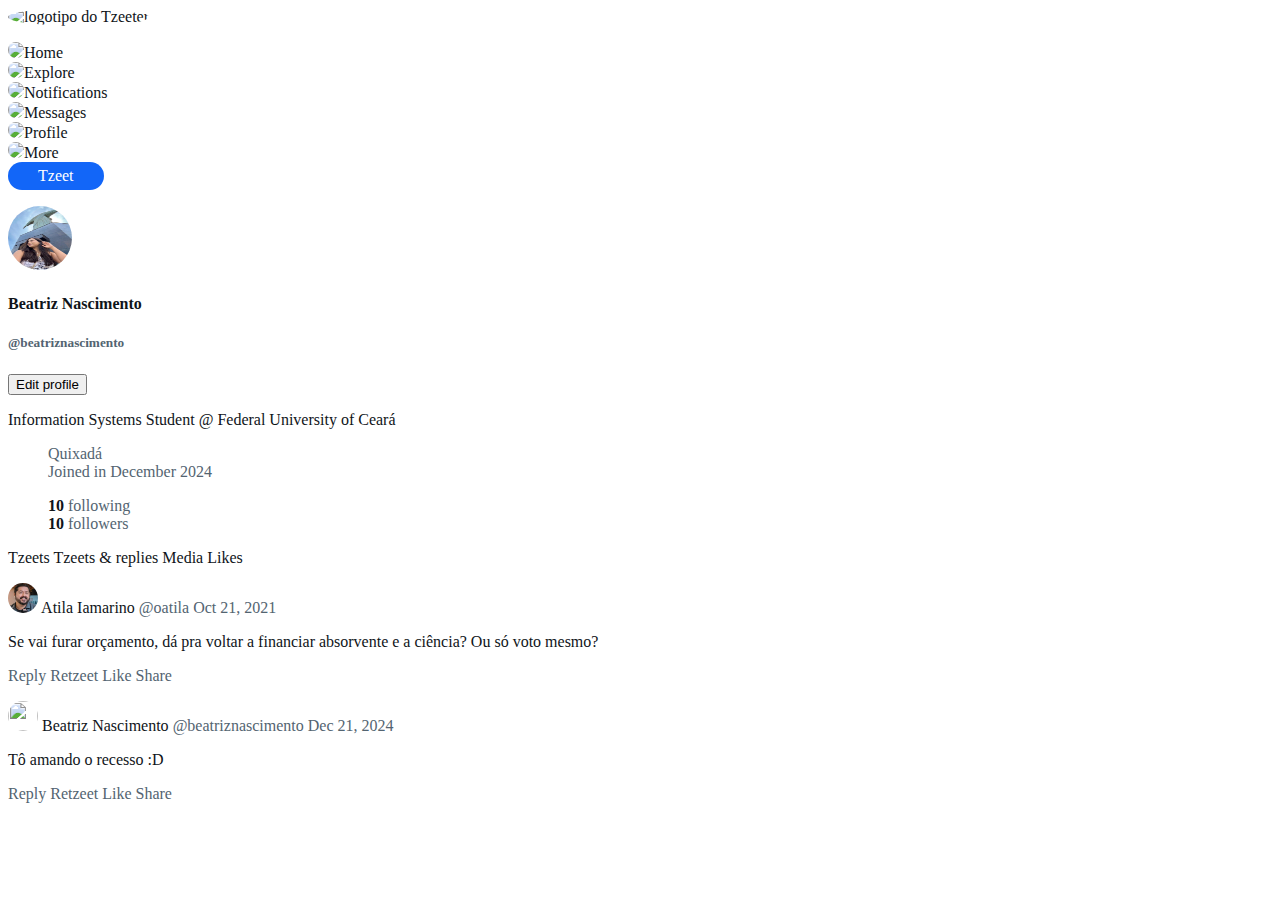
==== LE03/index.html @ aad5747d "LE03 - tornando minimamente responsivo" ====
<!DOCTYPE html>
<html lang="en">
<head>
    <meta charset="UTF-8">
    <meta name="viewport" content="width=device-width, initial-scale=1.0">
    <title>Tzeeter</title>
    <link rel="stylesheet" href="css/style.css">
</head>

<body>

  <div class="container">
    <img src="/img/tiziu.png" alt="logotipo do Tzeeter">
    <ul class="navegacao">
        <li><a href="/"><img src="/img/house-door.svg">Home</a></li>
        <li><a href="/"><img src="/img/hash.svg">Explore</a></li>
        <li><a href="/"><img src="/img/bell.svg">Notifications</a></li>
        <li><a href="/"><img src="/img/envelope.svg">Messages</a></li>
        <li><a href="/"><img src="/img/person-fill.svg">Profile</a></li>
        <li><a href="/"><img src="/img/three-dots.svg">More</a></li>
        <button id="b_tzeet">Tzeet</button>
    </ul>  
  </div>
  <div class="container">
    <img src="img/profile.jpg" alt="Beatriz Nascimento"  width="64" height="64">
    
    <h4>Beatriz Nascimento</h4>
    <h5>@beatriznascimento</h5>

    <button>Edit profile</button> 
    <p class="bio">Information Systems Student @ Federal University of Ceará</p>

    <ul class="infos">
        <li>
            <a href="/">Quixadá</a>
        </li>
        <li>
            <a href="/">Joined in December 2024</a>
        </li>
    </ul>

    <ul class="estatisticas">
        <li>
            <a href="/"><span>10</span> following</a></li>
        <li>
            <a href="/"><span>10</span> followers</a>
        </li>
    </ul>

    
    <div class="pub">
        <a href="/">Tzeets</a>
        <a href="/">Tzeets & replies</a>
        <a href="/">Media</a>
        <a href="/">Likes</a> 
    </div>

    <article>
        <p class="user">
          <img src="[data-uri]" 
          width="30" height="30"> 
          Atila Iamarino <span>@oatila</span><span> Oct 21, 2021</span> 
        </p>
        <p id="tzeet">
          Se vai furar orçamento, dá pra voltar a 
          financiar absorvente e a ciência? Ou só voto mesmo?
        </p>

        <div class="acoes">
          <a class="reply" href="/">Reply</a>
          <a class="retzeet" href="/">Retzeet</a>
          <a class="like" href="/">Like</a>
          <a class="share" href="/">Share</a>
        </div>

      </article>
      
      <article>
        <p class="user">
          <img src="/img/profile.jpg" width="30" height="30"> 
          Beatriz Nascimento <span>@beatriznascimento</span><span> Dec 21, 2024</span> 
        </p>
        
        <p id="tzeet">
          Tô amando o recesso :D
        </p>

        <div class="acoes">
            <a class="reply" href="/">Reply</a>
            <a class="retzeet" href="/">Retzeet</a>
            <a class="like" href="/">Like</a>
            <a class="share" href="/">Share</a>
        </div>
  
      </article>
      </div>
      


</body>
</html>
---- LE03/css/style.css ----
body {
    background-color: white;
    color:  rgb(15, 20, 25);
}

h4 {
    color: rgb(15, 20, 25);
}

h5 {
    color: rgb(83, 100, 113);
}

ul {
    list-style: none;
}

a {
    color: rgb(15, 20, 25);
    text-decoration: none;
}

img {
    border-radius: 50%;
}

article span {
    color: rgb(83, 100, 113);
}

.bio {
    color: rgb(15, 20, 25);
}

.infos a {
    color: rgb(83, 100, 113);
}
.navegacao li a:hover,
.pub a:hover {
    background-color: rgba(15, 25, 20, 0.1);
    border-radius: 10px;
}

.estatisticas:hover {
    text-decoration: underline;
}

.estatisticas a {   
    color: rgb(83, 100, 113);
    font-weight: normal;    
}

.estatisticas span {
    color: rgb(15, 20, 25);
    font-weight: bold;
}

.acoes a {
    color: rgb(83, 100, 113);
    border-radius: 10px;
}

.acoes .reply:hover, 
.acoes .share:hover {
    background-color: rgba(29, 155, 240, 0.1);
    color:   rgba(29, 155, 240, 1);
}

.acoes .retzeet:hover {
    background-color: rgba(0, 186, 124, 0.1);
    color:  rgba(0, 186, 124, 1);
}

.acoes .like:hover {
    background-color: rgba(249, 24, 128, 0.1);
    color:  rgba(249, 24, 128, 1);
}

.user {
    color: rgb(15, 20, 25);
}

#tzeet {
    color: rgb(15, 20, 25);
}

#tzeet:hover {
    background: rgb(0, 0, 0, 0.03);
}

.navegacao {
    padding: 0px;
}

#b_tzeet {
    all: unset;
    background-color: #1266F8;
    color: white;
    border-radius: 50px;
    padding: 5px 30px;
}
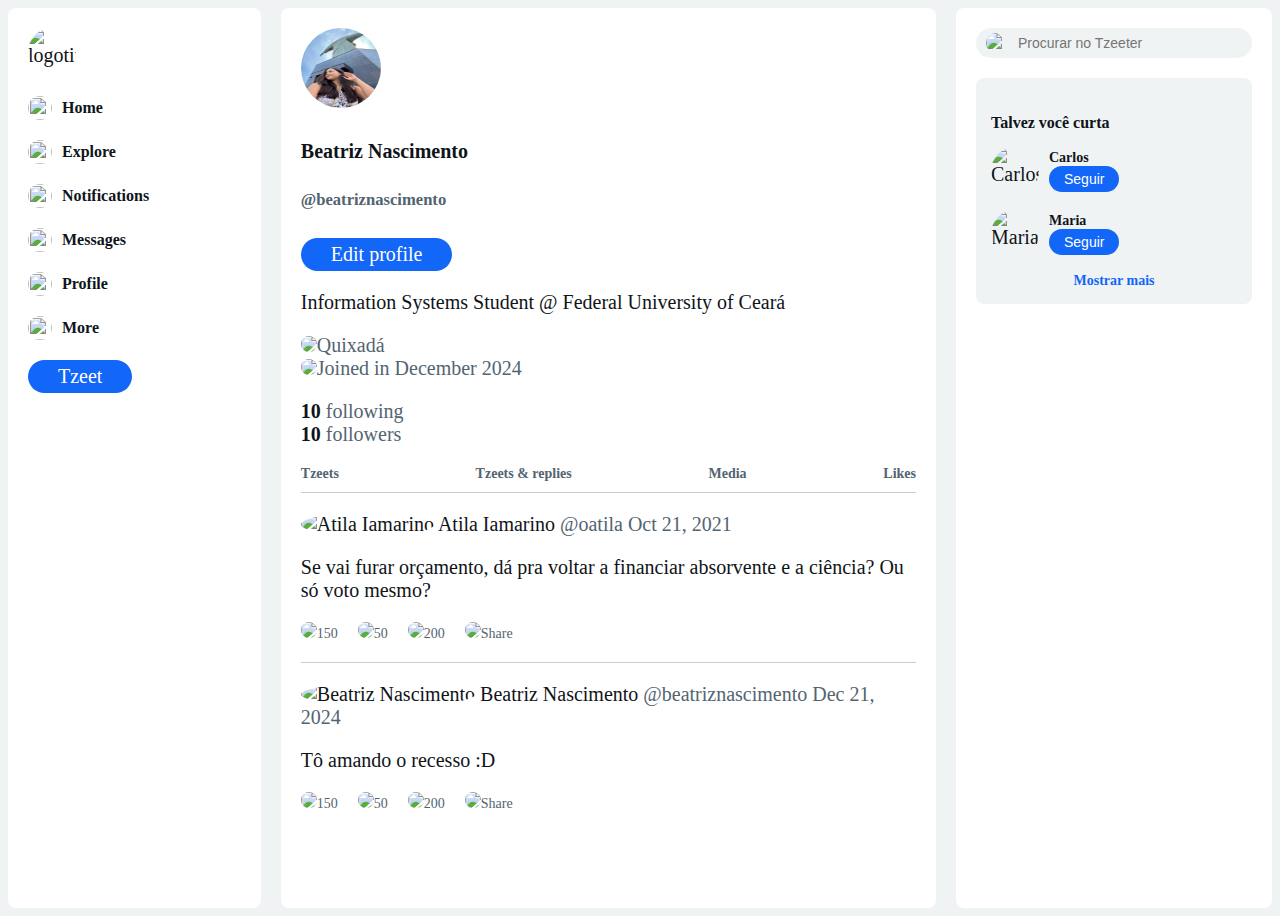
==== commit 4cf35db8: "LE03 - tornando minimamente responsivo" ====
--- a/LE03/index.html
+++ b/LE03/index.html
@@ -1,101 +1,115 @@
 <!DOCTYPE html>
-<html lang="en">
+<html lang="pt-BR">
 <head>
     <meta charset="UTF-8">
     <meta name="viewport" content="width=device-width, initial-scale=1.0">
     <title>Tzeeter</title>
     <link rel="stylesheet" href="css/style.css">
 </head>
-
 <body>
-
-  <div class="container">
-    <img src="/img/tiziu.png" alt="logotipo do Tzeeter">
-    <ul class="navegacao">
-        <li><a href="/"><img src="/img/house-door.svg">Home</a></li>
-        <li><a href="/"><img src="/img/hash.svg">Explore</a></li>
-        <li><a href="/"><img src="/img/bell.svg">Notifications</a></li>
-        <li><a href="/"><img src="/img/envelope.svg">Messages</a></li>
-        <li><a href="/"><img src="/img/person-fill.svg">Profile</a></li>
-        <li><a href="/"><img src="/img/three-dots.svg">More</a></li>
-        <button id="b_tzeet">Tzeet</button>
-    </ul>  
-  </div>
-  <div class="container">
-    <img src="img/profile.jpg" alt="Beatriz Nascimento"  width="64" height="64">
-    
-    <h4>Beatriz Nascimento</h4>
-    <h5>@beatriznascimento</h5>
-
-    <button>Edit profile</button> 
-    <p class="bio">Information Systems Student @ Federal University of Ceará</p>
-
-    <ul class="infos">
-        <li>
-            <a href="/">Quixadá</a>
-        </li>
-        <li>
-            <a href="/">Joined in December 2024</a>
-        </li>
-    </ul>
-
-    <ul class="estatisticas">
-        <li>
-            <a href="/"><span>10</span> following</a></li>
-        <li>
-            <a href="/"><span>10</span> followers</a>
-        </li>
-    </ul>
-
-    
-    <div class="pub">
-        <a href="/">Tzeets</a>
-        <a href="/">Tzeets & replies</a>
-        <a href="/">Media</a>
-        <a href="/">Likes</a> 
-    </div>
-
-    <article>
-        <p class="user">
-          <img src="[data-uri]" 
-          width="30" height="30"> 
-          Atila Iamarino <span>@oatila</span><span> Oct 21, 2021</span> 
-        </p>
-        <p id="tzeet">
-          Se vai furar orçamento, dá pra voltar a 
-          financiar absorvente e a ciência? Ou só voto mesmo?
-        </p>
-
-        <div class="acoes">
-          <a class="reply" href="/">Reply</a>
-          <a class="retzeet" href="/">Retzeet</a>
-          <a class="like" href="/">Like</a>
-          <a class="share" href="/">Share</a>
+    <div class="layout">
+      
+        <!-- Barra lateral -->
+        <div class="barra-lateral">
+            <img src="/img/tiziu.png" alt="logotipo do Tzeeter" class="logo">
+            <ul class="navegacao">
+                <li><a href="/"><img src="/img/house-door.svg">Home</a></li>
+                <li><a href="/"><img src="/img/hash.svg">Explore</a></li>
+                <li><a href="/"><img src="/img/bell.svg">Notifications</a></li>
+                <li><a href="/"><img src="/img/envelope.svg">Messages</a></li>
+                <li><a href="/"><img src="/img/person-fill.svg">Profile</a></li>
+                <li><a href="/"><img src="/img/three-dots.svg">More</a></li>
+                <button id="b_tzeet">Tzeet</button>
+            </ul>
         </div>
 
-      </article>
-      
-      <article>
-        <p class="user">
-          <img src="/img/profile.jpg" width="30" height="30"> 
-          Beatriz Nascimento <span>@beatriznascimento</span><span> Dec 21, 2024</span> 
-        </p>
+        <!-- Conteúdo principal -->
+        <div class="conteudo-principal">
+            <header class="cabecalho-perfil">
+                <img src="img/profile.jpg" alt="Beatriz Nascimento" class="imagem-perfil" width="80" height="80">
+                <div>
+                    <h4>Beatriz Nascimento</h4>
+                    <h5>@beatriznascimento</h5>
+                    <button id="b_tzeet">Edit profile</button>
+                </div>
+            </header>
+
+            <p class="bio">Information Systems Student @ Federal University of Ceará</p>
+            <ul class="infos">
+                <li><a href="/"><img src="/img/geo-alt.svg">Quixadá</a></li>
+                <li><a href="/"><img src="/img/calendar3.svg">Joined in December 2024</a></li>
+            </ul>
+            <ul class="estatisticas">
+                <li><a href="/"><span>10</span> following</a></li>
+                <li><a href="/"><span>10</span> followers</a></li>
+            </ul>
+
+            <div class="pub">
+                <a href="/">Tzeets</a>
+                <a href="/">Tzeets & replies</a>
+                <a href="/">Media</a>
+                <a href="/">Likes</a>
+            </div>
+
+            <article class="tzeet">
+                <p class="user">
+                    <img src="https://pcdob.org.br/wp-content/uploads/2021/06/Atila_Iamarino.jpg" alt="Atila Iamarino" width="30" height="30"> 
+                    Atila Iamarino <span>@oatila</span> <span>Oct 21, 2021</span>
+                </p>
+                <p id="tzeet">Se vai furar orçamento, dá pra voltar a financiar absorvente e a ciência? Ou só voto mesmo?</p>
+                <div class="acoes">
+                    <a class="reply" href="/"><img src="/img/chat.svg">150</a>
+                    <a class="retzeet" href="/"><img src="/img/arrow-repeat.svg">50</a>
+                    <a class="like" href="/"><img src="/img/heart.svg">200</a>
+                    <a class="share" href="/"><img src="/img/upload.svg">Share</a>
+                </div>
+            </article>
+
+            <hr class="separador">
+
+            <article class="tzeet">
+                <p class="user">
+                    <img src="/img/profile.jpg" alt="Beatriz Nascimento" width="30" height="30"> 
+                    Beatriz Nascimento <span>@beatriznascimento</span> <span>Dec 21, 2024</span>
+                </p>
+                <p id="tzeet">Tô amando o recesso :D</p>
+                <div class="acoes">
+                    <a class="reply" href="/"><img src="/img/chat.svg">150</a>
+                    <a class="retzeet" href="/"><img src="/img/arrow-repeat.svg">50</a>
+                    <a class="like" href="/"><img src="/img/heart.svg">200</a>
+                    <a class="share" href="/"><img src="/img/upload.svg">Share</a>
+                </div>
+            </article>
+        </div>
+
+        <!-- Coluna da direita -->
+        <div class="coluna-direita">
+         
+            <div class="caixa-pesquisa">
+                <img src="/img/search.svg" alt="Buscar" width="20">
+                <input type="text" placeholder="Procurar no Tzeeter">
+            </div>
+
         
-        <p id="tzeet">
-          Tô amando o recesso :D
-        </p>
-
-        <div class="acoes">
-            <a class="reply" href="/">Reply</a>
-            <a class="retzeet" href="/">Retzeet</a>
-            <a class="like" href="/">Like</a>
-            <a class="share" href="/">Share</a>
+            <div class="sugestoes">
+                <h4>Talvez você curta</h4>
+                <div class="sugestao">
+                    <img src="https://cdn-icons-png.flaticon.com/512/2919/2919906.png" alt="Carlos" width="48" height="48">
+                    <div>
+                        <p><a href="#">Carlos</a></p>
+                        <button>Seguir</button>
+                    </div>
+                </div>
+                <div class="sugestao">
+                    <img src="https://cdn-icons-png.flaticon.com/512/2920/2920072.png" alt="Maria" width="48" height="48">
+                    <div>
+                        <p><a href="#">Maria</a></p>
+                        <button>Seguir</button>
+                    </div>
+                </div>
+                <a href="/" class="mostrar-mais">Mostrar mais</a>
+            </div>
         </div>
-  
-      </article>
-      </div>
-      
-
-
+    </div>
 </body>
-</html>+</html>
--- a/LE03/css/style.css
+++ b/LE03/css/style.css
@@ -1,6 +1,7 @@
 body {
-    background-color: white;
-    color:  rgb(15, 20, 25);
+    background-color: rgb(239, 243, 244); 
+    color: rgb(15, 20, 25);
+    font-size: 20px;
 }
 
 h4 {
@@ -35,6 +36,7 @@
 .infos a {
     color: rgb(83, 100, 113);
 }
+
 .navegacao li a:hover,
 .pub a:hover {
     background-color: rgba(15, 25, 20, 0.1);
@@ -45,9 +47,9 @@
     text-decoration: underline;
 }
 
-.estatisticas a {   
-    color: rgb(83, 100, 113);
-    font-weight: normal;    
+.estatisticas a {
+    color: rgb(83, 100, 113);
+    font-weight: normal;
 }
 
 .estatisticas span {
@@ -55,25 +57,29 @@
     font-weight: bold;
 }
 
+.estatisticas, .infos {
+    padding: 0px;
+}
+
 .acoes a {
     color: rgb(83, 100, 113);
     border-radius: 10px;
 }
 
-.acoes .reply:hover, 
+.acoes .reply:hover,
 .acoes .share:hover {
     background-color: rgba(29, 155, 240, 0.1);
-    color:   rgba(29, 155, 240, 1);
+    color: rgba(29, 155, 240, 1);
 }
 
 .acoes .retzeet:hover {
     background-color: rgba(0, 186, 124, 0.1);
-    color:  rgba(0, 186, 124, 1);
+    color: rgba(0, 186, 124, 1);
 }
 
 .acoes .like:hover {
     background-color: rgba(249, 24, 128, 0.1);
-    color:  rgba(249, 24, 128, 1);
+    color: rgba(249, 24, 128, 1);
 }
 
 .user {
@@ -100,3 +106,308 @@
     padding: 5px 30px;
 }
 
+.layout {
+    display: grid;
+    grid-template-columns: 20% 1fr 25%;
+    gap: 20px;
+    height: 100vh;
+}
+
+.barra-lateral {
+    background-color: white; 
+    padding: 20px;
+    border-radius: 8px; 
+}
+
+.conteudo-principal {
+    background-color: white; 
+    padding: 20px;
+    border-radius: 8px; 
+}
+
+.coluna-direita {
+    background-color: white; 
+    padding: 20px;
+    border-radius: 8px; 
+}
+
+.caixa-pesquisa {
+    display: flex;
+    align-items: center;
+    background-color: rgb(239, 243, 244); 
+    border-radius: 20px;
+    padding: 5px 10px;
+    margin-bottom: 20px;
+}
+
+.caixa-pesquisa img {
+    margin-right: 10px;
+    width: 20px;
+    height: 20px;
+}
+
+.caixa-pesquisa input {
+    width: 100%;
+    border: none;
+    outline: none;
+    background-color: transparent;
+    font-size: 14px;
+    color: rgb(15, 20, 25);
+}
+
+.sugestoes {
+    background-color: rgb(239, 243, 244); 
+    padding: 15px;
+    border-radius: 8px;
+}
+
+.sugestoes h4 {
+    margin-bottom: 15px;
+    font-size: 16px;
+    font-weight: bold;
+}
+
+.sugestao {
+    display: flex;
+    align-items: center;
+    margin-bottom: 15px;
+}
+
+.sugestao img {
+    margin-right: 10px;
+    width: 48px;
+    height: 48px;
+    border-radius: 50%;
+}
+
+.sugestao p {
+    margin: 0;
+    font-size: 14px;
+    font-weight: bold;
+}
+
+.sugestao p a {
+    text-decoration: none;
+    color: rgb(15, 20, 25);
+}
+
+.sugestao button {
+    background-color: #1266F8;
+    color: white;
+    border: none;
+    border-radius: 20px;
+    padding: 5px 15px;
+    font-size: 14px;
+    cursor: pointer;
+    margin-left: auto;
+}
+
+.sugestao button:hover {
+    background-color: #0b55cc;
+}
+
+.mostrar-mais {
+    display: block;
+    text-align: center;
+    margin-top: 10px;
+    color: #1266F8;
+    font-size: 14px;
+    font-weight: bold;
+    text-decoration: none;
+}
+
+.mostrar-mais:hover {
+    text-decoration: underline;
+}
+
+.pub {
+    display: flex;
+    justify-content: space-between;
+    margin-bottom: 20px;
+    border-bottom: 1px solid #ccc;
+    padding-bottom: 10px;
+}
+
+.pub a {
+    font-size: 14px;
+    color: rgb(83, 100, 113);
+    font-weight: bold;
+    text-decoration: none;
+}
+
+.tzeet {
+    margin-bottom: 20px;
+}
+
+.tzeet .acoes {
+    display: flex;
+    gap: 20px;
+    margin-top: 10px;
+}
+
+.tzeet .acoes a {
+    color: rgb(83, 100, 113);
+    font-size: 14px;
+    text-decoration: none;
+}
+
+.separador {
+    border: 0;
+    border-top: 1px solid #ccc;
+    margin: 20px 0;
+}
+
+.navegacao {
+    display: flex;
+    flex-direction: column;
+    align-items: flex-start; 
+    gap: 20px; 
+    margin-top: 20px; 
+}
+
+.navegacao li {
+    display: flex;
+    align-items: center; 
+    gap: 15px; 
+    font-size: 16px;
+    list-style: none;
+}
+
+.navegacao a {
+    display: flex;
+    align-items: center; 
+    color: rgb(15, 20, 25);
+    text-decoration: none;
+    font-weight: bold;
+}
+
+.navegacao img {
+    width: 24px; 
+    height: 24px;
+    margin-right: 10px;
+}
+
+
+.logo {
+    width: 48px; 
+    height: 48px;
+    margin-bottom: 20px;
+    display: block;
+    align-self: center;
+}
+
+/* Responsividade para telas menores ou iguais a 768px */
+
+@media (max-width: 768px) {
+
+    .layout {
+        grid-template-columns: 1fr; 
+        gap: 10px; 
+    }
+
+    
+    .barra-lateral {
+        display: flex;
+        flex-direction: column; 
+        align-items: center; 
+        padding: 10px;
+        border-radius: 0;
+    }
+
+    .navegacao {
+        width: 100%; 
+        gap: 15px; 
+        align-items: flex-start; 
+    }
+
+    .navegacao li {
+        display: flex;
+        align-items: center; 
+        gap: 10px; 
+        font-size: 16px;
+    }
+
+    .navegacao img {
+        width: 20px; 
+        height: 20px;
+    }
+
+    .logo {
+        width: 40px;
+        height: 40px; 
+        margin-bottom: 20px;
+    }
+
+    #b_tzeet {
+        width: 100%; 
+        text-align: center;
+        margin-top: 10px;
+        padding: 8px 0;
+    }
+
+    /* Ajustando o conteúdo principal */
+    .conteudo-principal {
+        padding: 10px; 
+    }
+
+    .cabecalho-perfil {
+        flex-direction: column; 
+        align-items: center;
+        text-align: center; 
+    }
+
+    .imagem-perfil {
+        width: 64px;
+        height: 64px; 
+    }
+
+    /* Ajustando a coluna da direita */
+    .coluna-direita {
+        padding: 10px; 
+
+    }
+
+    .caixa-pesquisa {
+        width: 100%; 
+        flex-direction: row; 
+        padding: 5px 10px;
+        gap: 10px; 
+    }
+
+    .sugestoes {
+        padding: 10px; 
+    }
+
+    .sugestao {
+        flex-direction: column; 
+        text-align: center; 
+    }
+
+    .sugestao img {
+        margin-bottom: 10px; 
+    }
+
+    .sugestao button {
+        width: 100%; 
+    }
+
+    .mostrar-mais {
+        font-size: 12px; 
+    }
+
+    /* Ajustando os tzeets */
+    .pub {
+        flex-direction: column; 
+        align-items: center; 
+        text-align: center; 
+    }
+
+    .tzeet {
+        padding: 10px; 
+    }
+
+    .acoes {
+        justify-content: center;
+        gap: 15px; 
+    }
+}
